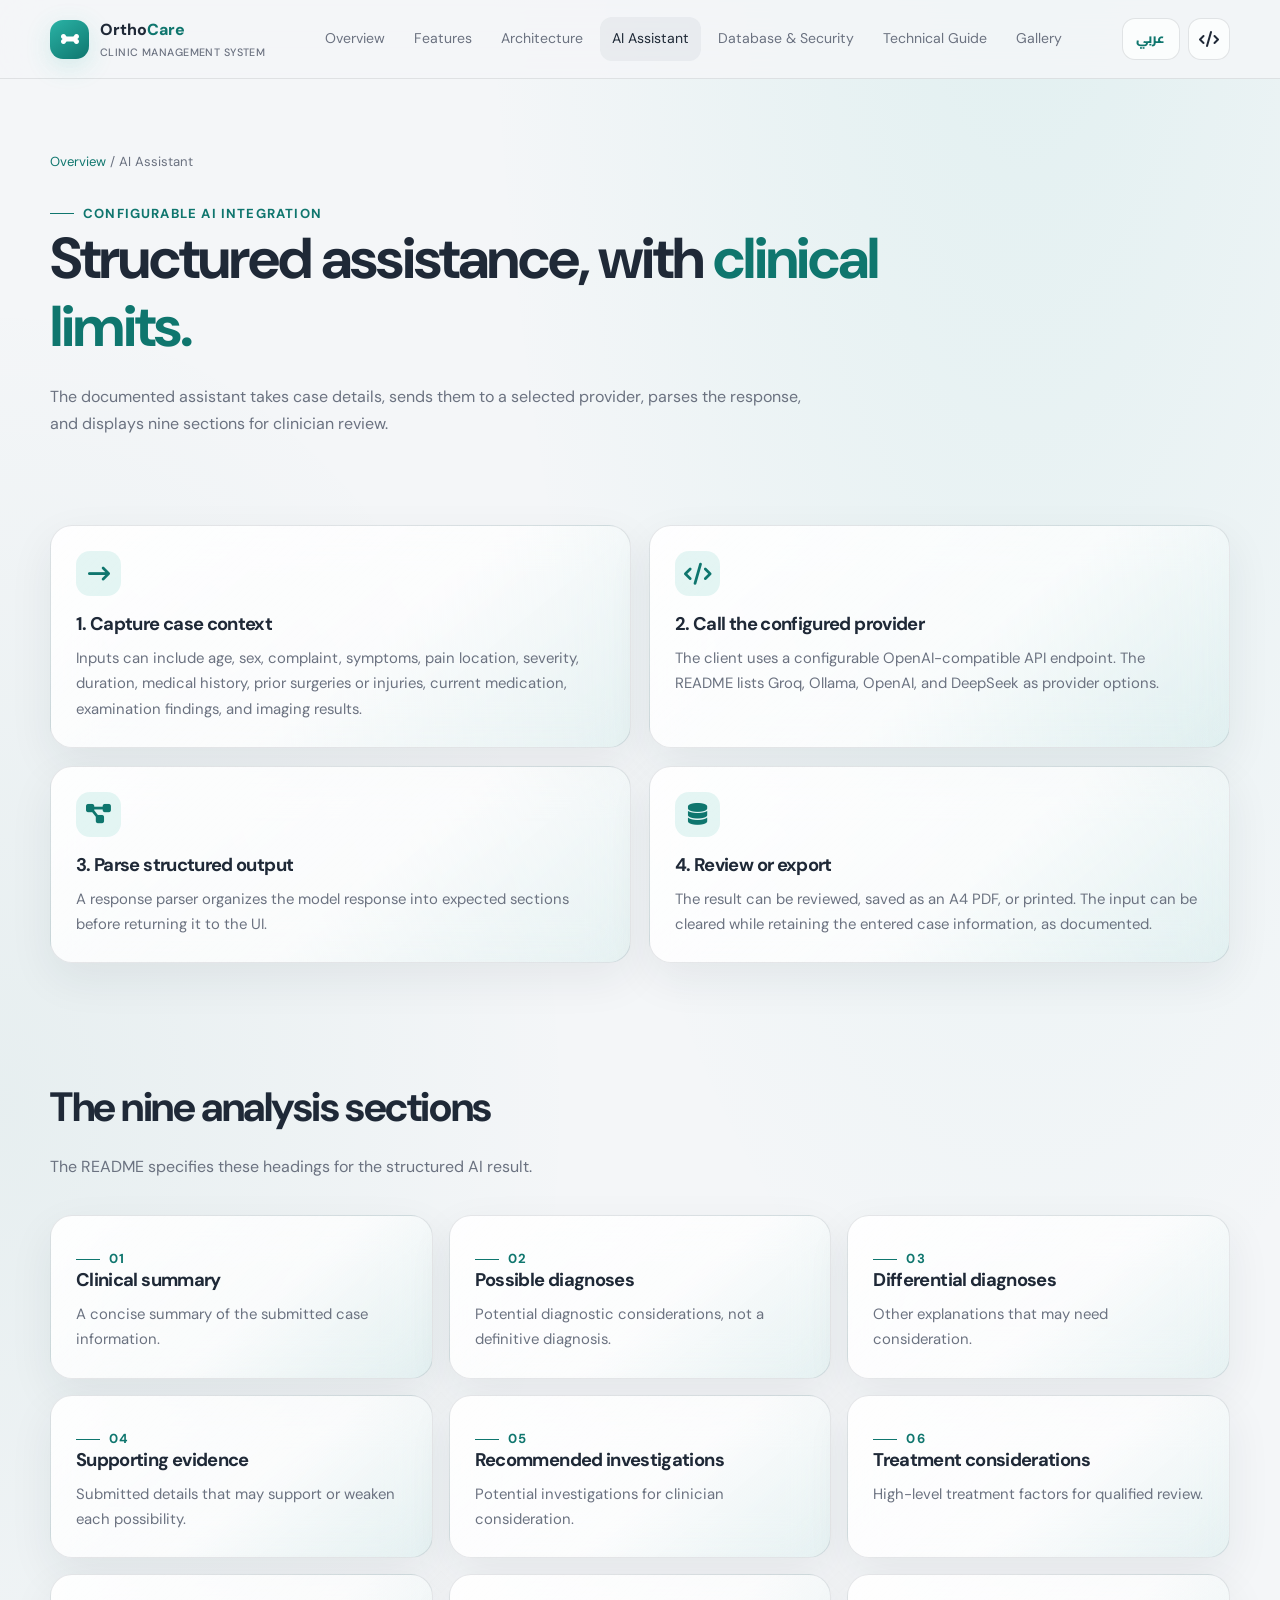
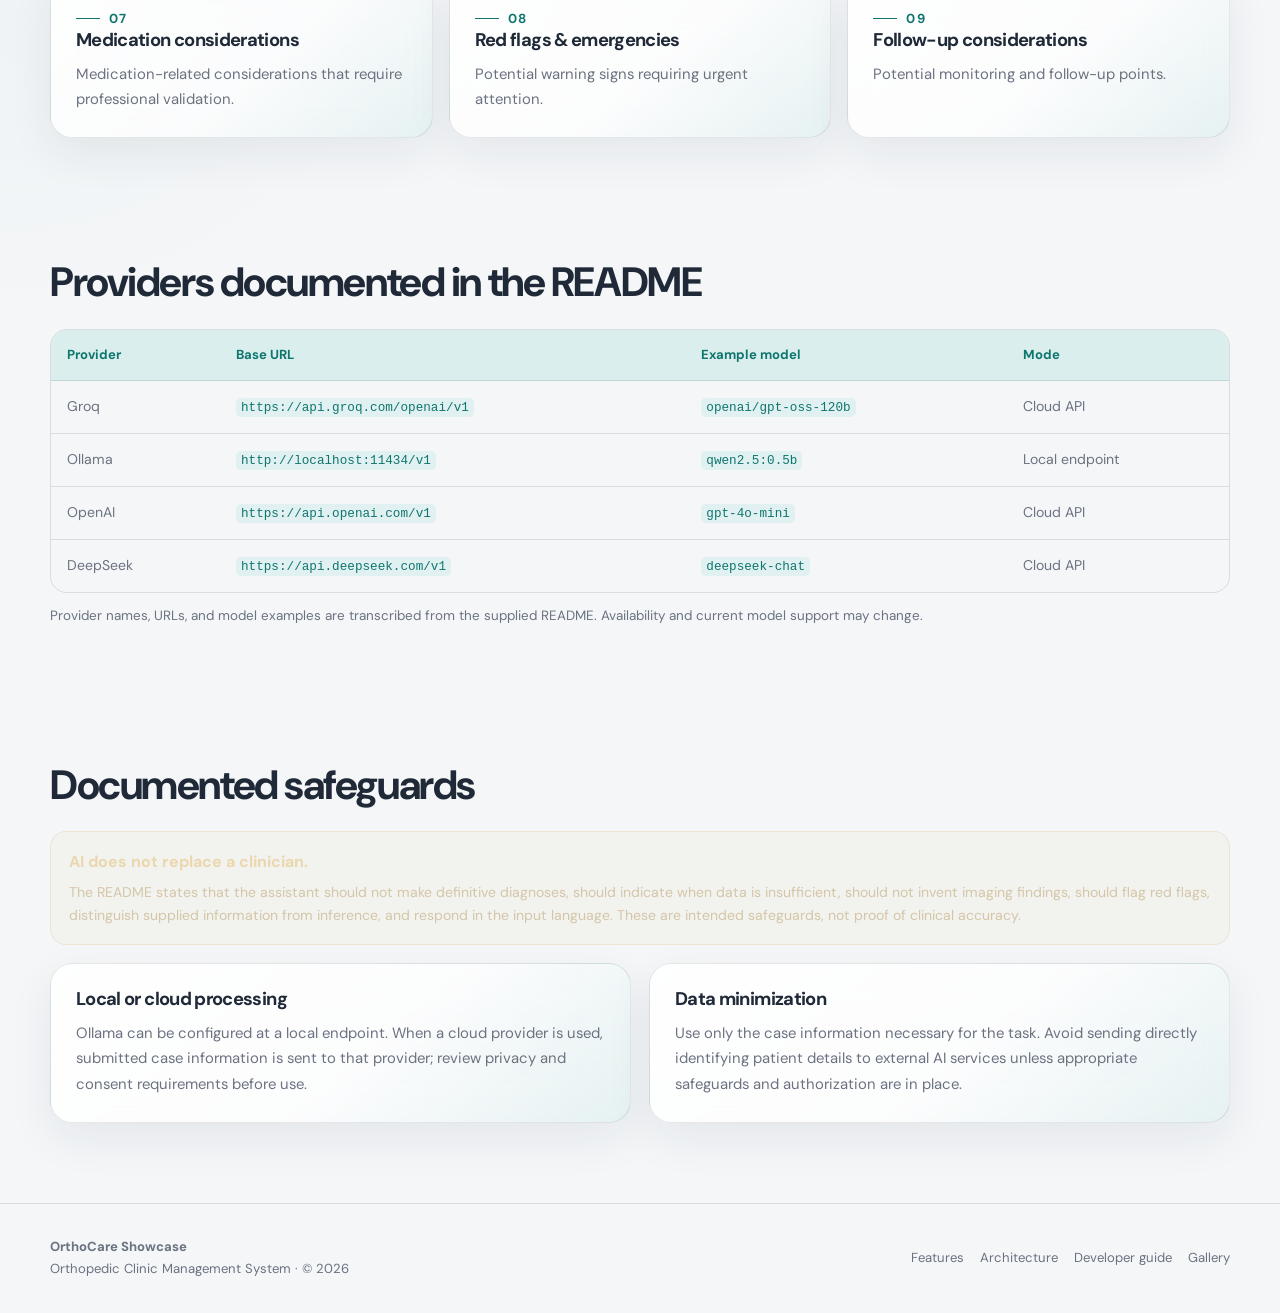
==== pages/ai-assistant.html @ f4d88697 "Initial Commit" ====
<!doctype html>
<html lang="en" dir="ltr">
<head>
  <meta charset="utf-8">
  <meta name="viewport" content="width=device-width, initial-scale=1">
  <meta name="description" content="AI medical assistant workflow, supported providers, structured output, and ethical limitations.">
  <meta name="theme-color" content="#F4F6F8">
  <title>AI Medical Assistant | OrthoCare Showcase</title>
  <link rel="stylesheet" href="https://cdnjs.cloudflare.com/ajax/libs/font-awesome/6.7.2/css/all.min.css">
  <link rel="stylesheet" href="../assets/css/main.css">
  <link rel="stylesheet" href="../assets/css/components.css">
  <link rel="stylesheet" href="../assets/css/animations.css">
  <link rel="stylesheet" href="../assets/css/responsive.css">
</head>
<body>
<a class="skip-link" href="#main">Skip to content</a>
<header class="site-header">
  <div class="container nav-wrap">
    <a class="brand" href="../index.html" aria-label="Orthopedic Clinic Showcase home">
      <span class="brand-mark" aria-hidden="true"><i class="fa-solid fa-bone"></i></span>
      <span>Ortho<span class="accent">Care</span><small>CLINIC MANAGEMENT SYSTEM</small></span>
    </a>
    <nav class="nav-links" aria-label="Main navigation">
      <a href="../index.html">Overview</a>
      <a href="../pages/features.html">Features</a>
      <a href="../pages/architecture.html">Architecture</a>
      <a href="../pages/ai-assistant.html">AI Assistant</a>
      <a href="../pages/database.html">Database & Security</a>
      <a href="../pages/technical-guide.html">Technical Guide</a>
      <a href="../pages/gallery.html">Gallery</a>
    </nav>
    <div class="nav-actions">
      <button class="icon-button language-toggle" type="button" aria-label="Switch language" title="العربية / English"><span>عربي</span></button>
      <a class="icon-button" href="../pages/technical-guide.html" title="Technical guide" aria-label="Technical guide"><i class="fa-solid fa-code"></i></a>
      <button class="icon-button menu-toggle" type="button" aria-label="Toggle navigation" aria-expanded="false"><i class="fa-solid fa-bars"></i></button>
    </div>
  </div>
</header>

<main id="main">
<section class="page-hero"><div class="container"><div class="breadcrumb"><a href="../index.html">Overview</a> / AI Assistant</div><span class="eyebrow">Configurable AI integration</span><h1>Structured assistance, with <span class="accent">clinical limits.</span></h1><p class="muted" style="max-width:780px">The documented assistant takes case details, sends them to a selected provider, parses the response, and displays nine sections for clinician review.</p></div></section>
<section class="content-section"><div class="container">
  <div class="grid-2">
    <article class="card glass reveal"><div class="card-icon">⇢</div><h3>1. Capture case context</h3><p>Inputs can include age, sex, complaint, symptoms, pain location, severity, duration, medical history, prior surgeries or injuries, current medication, examination findings, and imaging results.</p></article>
    <article class="card glass reveal"><div class="card-icon">⌘</div><h3>2. Call the configured provider</h3><p>The client uses a configurable OpenAI-compatible API endpoint. The README lists Groq, Ollama, OpenAI, and DeepSeek as provider options.</p></article>
    <article class="card glass reveal"><div class="card-icon">≋</div><h3>3. Parse structured output</h3><p>A response parser organizes the model response into expected sections before returning it to the UI.</p></article>
    <article class="card glass reveal"><div class="card-icon">▤</div><h3>4. Review or export</h3><p>The result can be reviewed, saved as an A4 PDF, or printed. The input can be cleared while retaining the entered case information, as documented.</p></article>
  </div>
</div></section>
<section class="content-section"><div class="container">
  <div class="section-head"><h2>The nine analysis sections</h2><p>The README specifies these headings for the structured AI result.</p></div>
  <div class="grid-3">
    <article class="card glass reveal"><span class="eyebrow">01</span><h3>Clinical summary</h3><p>A concise summary of the submitted case information.</p></article>
    <article class="card glass reveal"><span class="eyebrow">02</span><h3>Possible diagnoses</h3><p>Potential diagnostic considerations, not a definitive diagnosis.</p></article>
    <article class="card glass reveal"><span class="eyebrow">03</span><h3>Differential diagnoses</h3><p>Other explanations that may need consideration.</p></article>
    <article class="card glass reveal"><span class="eyebrow">04</span><h3>Supporting evidence</h3><p>Submitted details that may support or weaken each possibility.</p></article>
    <article class="card glass reveal"><span class="eyebrow">05</span><h3>Recommended investigations</h3><p>Potential investigations for clinician consideration.</p></article>
    <article class="card glass reveal"><span class="eyebrow">06</span><h3>Treatment considerations</h3><p>High-level treatment factors for qualified review.</p></article>
    <article class="card glass reveal"><span class="eyebrow">07</span><h3>Medication considerations</h3><p>Medication-related considerations that require professional validation.</p></article>
    <article class="card glass reveal"><span class="eyebrow">08</span><h3>Red flags & emergencies</h3><p>Potential warning signs requiring urgent attention.</p></article>
    <article class="card glass reveal"><span class="eyebrow">09</span><h3>Follow-up considerations</h3><p>Potential monitoring and follow-up points.</p></article>
  </div>
</div></section>
<section class="content-section"><div class="container">
  <h2>Providers documented in the README</h2>
  <div class="table-wrap"><table><thead><tr><th>Provider</th><th>Base URL</th><th>Example model</th><th>Mode</th></tr></thead><tbody>
    <tr><td>Groq</td><td><code>https://api.groq.com/openai/v1</code></td><td><code>openai/gpt-oss-120b</code></td><td>Cloud API</td></tr>
    <tr><td>Ollama</td><td><code>http://localhost:11434/v1</code></td><td><code>qwen2.5:0.5b</code></td><td>Local endpoint</td></tr>
    <tr><td>OpenAI</td><td><code>https://api.openai.com/v1</code></td><td><code>gpt-4o-mini</code></td><td>Cloud API</td></tr>
    <tr><td>DeepSeek</td><td><code>https://api.deepseek.com/v1</code></td><td><code>deepseek-chat</code></td><td>Cloud API</td></tr>
  </tbody></table></div>
  <p class="muted" style="font-size:.84rem;margin-top:12px">Provider names, URLs, and model examples are transcribed from the supplied README. Availability and current model support may change.</p>
</div></section>
<section class="content-section"><div class="container">
  <h2>Documented safeguards</h2>
  <div class="notice"><strong>AI does not replace a clinician.</strong><p>The README states that the assistant should not make definitive diagnoses, should indicate when data is insufficient, should not invent imaging findings, should flag red flags, distinguish supplied information from inference, and respond in the input language. These are intended safeguards, not proof of clinical accuracy.</p></div>
  <div class="grid-2" style="margin-top:18px">
    <article class="card glass"><h3>Local or cloud processing</h3><p>Ollama can be configured at a local endpoint. When a cloud provider is used, submitted case information is sent to that provider; review privacy and consent requirements before use.</p></article>
    <article class="card glass"><h3>Data minimization</h3><p>Use only the case information necessary for the task. Avoid sending directly identifying patient details to external AI services unless appropriate safeguards and authorization are in place.</p></article>
  </div>
</div></section>
</main>
<footer class="site-footer">
  <div class="container footer-inner">
    <div><strong>OrthoCare Showcase</strong><br><span>Orthopedic Clinic Management System · © 2026</span></div>
    <div class="footer-links">
      <a href="../pages/features.html">Features</a>
      <a href="../pages/architecture.html">Architecture</a>
      <a href="../pages/technical-guide.html">Developer guide</a>
      <a href="../pages/gallery.html">Gallery</a>
    </div>
  </div>
</footer>
<script src="../assets/js/main.js"></script>
<script src="../assets/js/i18n.js"></script>
</body>
</html>
---- assets/css/main.css ----
@import url("https://fonts.googleapis.com/css2?family=DM+Sans:wght@400;500;600;700&family=Cairo:wght@400;500;600;700;800&display=swap");

:root {
  color-scheme: light;
  --bg: #f4f6f8;
  --bg-soft: #eaf0f2;
  --panel: rgba(255, 255, 255, 0.72);
  --panel-strong: rgba(255, 255, 255, 0.92);
  --line: rgba(31, 41, 55, 0.12);
  --text: #1f2937;
  --muted: #6b7280;
  --mint: #2ab3a6;
  --mint-light: #0f766e;
  --teal: #0f766e;
  --gold: #b58a36;
  --danger: #b45309;
  --radius: 22px;
  --shadow: 0 18px 50px rgba(31, 41, 55, 0.08);
  --content: 1180px;
}
* {
  -webkit-tap-highlight-color: transparent;
  box-sizing: border-box;
}
html {
  scroll-behavior: smooth;
  scroll-padding-top: 100px;
}
body {
  margin: 0;
  background:
    radial-gradient(
      ellipse at 80% -10%,
      rgba(42, 179, 166, 0.1),
      transparent 38%
    ),
    radial-gradient(
      ellipse at 0% 38%,
      rgba(15, 118, 110, 0.06),
      transparent 32%
    ),
    var(--bg);
  color: var(--text);
  font-family: "DM Sans", "Cairo", sans-serif;
  line-height: 1.7;
}
body[dir="rtl"] {
  font-family: "Cairo", "DM Sans", sans-serif;
}
a {
  color: inherit;
  text-decoration: none;
}
button,
input {
  font: inherit;
}
button {
  cursor: pointer;
}
img {
  max-width: 100%;
  display: block;
}
::selection {
  background: rgba(42, 179, 166, 0.35);
  color: #ffffff;
}
.container {
  width: min(var(--content), calc(100% - 40px));
  margin-inline: auto;
}
.muted {
  color: var(--muted);
}
.accent {
  color: var(--teal);
}
.eyebrow {
  display: inline-flex;
  align-items: center;
  gap: 9px;
  color: var(--teal);
  font-size: 0.82rem;
  font-weight: 700;
  letter-spacing: 0.09em;
  text-transform: uppercase;
}
.eyebrow::before {
  content: "";
  width: 24px;
  height: 1px;
  background: currentColor;
}
h1,
h2,
h3,
h4,
p {
  margin-top: 0;
}
h1,
h2,
h3 {
  line-height: 1.18;
  letter-spacing: -0.035em;
}
h1 {
  font-size: clamp(2.5rem, 5.5vw, 5rem);
  margin-bottom: 22px;
}
h2 {
  font-size: clamp(1.9rem, 3.2vw, 3rem);
  margin-bottom: 16px;
}
h3 {
  font-size: 1.15rem;
  margin-bottom: 10px;
}
p {
  color: var(--muted);
}
.section {
  padding: 92px 0;
}
.section-head {
  max-width: 740px;
  margin-bottom: 34px;
}
.section-head p {
  max-width: 680px;
  margin-bottom: 0;
}
.site-header {
  position: sticky;
  top: 0;
  z-index: 100;
  border-bottom: 1px solid rgba(190, 238, 222, 0.08);
  background: rgba(244, 246, 248, 0.82);
  backdrop-filter: blur(24px);
  -webkit-backdrop-filter: blur(24px);
}
.nav-wrap {
  min-height: 78px;
  display: flex;
  align-items: center;
  justify-content: space-between;
  gap: 24px;
}
.brand {
  display: inline-flex;
  align-items: center;
  gap: 11px;
  font-weight: 800;
  white-space: nowrap;
}
.brand-mark {
  width: 39px;
  height: 39px;
  display: grid;
  place-items: center;
  border-radius: 13px;
  color: #ffffff;
  background: linear-gradient(145deg, #2ab3a6, #0f766e);
  box-shadow: 0 7px 26px rgba(42, 179, 166, 0.18);
}
.brand small {
  display: block;
  color: var(--muted);
  font-size: 0.67rem;
  font-weight: 500;
  letter-spacing: 0.04em;
}
.nav-links {
  display: flex;
  align-items: center;
  gap: 5px;
}
.nav-links a {
  color: var(--muted);
  padding: 10px 12px;
  border-radius: 12px;
  font-size: 0.88rem;
  transition:
    color 0.25s,
    background 0.25s;
}
.nav-links a:hover,
.nav-links a.active {
  color: var(--text);
  background: rgba(31, 41, 55, 0.05);
}
.nav-actions {
  display: flex;
  align-items: center;
  gap: 8px;
}
.icon-button {
  width: 42px;
  height: 42px;
  display: inline-grid;
  place-items: center;
  border: 1px solid var(--line);
  border-radius: 13px;
  background: rgba(255, 255, 255, 0.75);
  color: var(--text);
}
.menu-toggle {
  display: none;
}
.btn {
  display: inline-flex;
  justify-content: center;
  align-items: center;
  gap: 10px;
  padding: 12px 18px;
  border-radius: 13px;
  border: 1px solid transparent;
  font-weight: 700;
  font-size: 0.92rem;
  transition:
    transform 0.25s,
    background 0.25s,
    border-color 0.25s;
}
.btn:hover {
  transform: translateY(-2px);
}
.btn-primary {
  background: var(--mint);
  color: #ffffff;
  box-shadow: 0 10px 32px rgba(42, 179, 166, 0.17);
}
.btn-primary:hover {
  background: #0f766e;
}
.btn-ghost {
  border-color: var(--line);
  background: rgba(255, 255, 255, 0.035);
  color: var(--text);
}
.btn-ghost:hover {
  border-color: rgba(140, 232, 208, 0.4);
  background: rgba(255, 255, 255, 0.07);
}
.hero {
  padding: 84px 0 64px;
  overflow: hidden;
}
.hero-grid {
  display: grid;
  grid-template-columns: 1.04fr 0.96fr;
  align-items: center;
  gap: 55px;
}
.hero-copy p {
  font-size: 1.08rem;
  max-width: 650px;
  margin-bottom: 28px;
}
.hero-actions {
  display: flex;
  flex-wrap: wrap;
  gap: 12px;
}
.hero-meta {
  display: flex;
  flex-wrap: wrap;
  gap: 18px;
  margin-top: 30px;
  color: var(--muted);
  font-size: 0.85rem;
}
.hero-meta span {
  display: inline-flex;
  align-items: center;
  gap: 8px;
}
.dot {
  width: 7px;
  height: 7px;
  border-radius: 50%;
  background: var(--mint);
  box-shadow: 0 0 0 5px rgba(42, 179, 166, 0.12);
}
.glass {
  border: 1px solid var(--line);
  background: linear-gradient(
    140deg,
    rgba(255, 255, 255, 0.84),
    rgba(255, 255, 255, 0.58) 48%,
    rgba(42, 179, 166, 0.07)
  );
  backdrop-filter: blur(22px);
  -webkit-backdrop-filter: blur(22px);
  box-shadow: var(--shadow);
  border-radius: var(--radius);
}
.preview {
  position: relative;
  padding: 18px;
  transform: perspective(1100px) rotateY(-5deg) rotateX(2deg);
}
.preview::before {
  content: "";
  position: absolute;
  inset: -20px;
  border-radius: 40px;
  border: 1px solid rgba(140, 232, 208, 0.08);
  z-index: -1;
}
.preview-top {
  display: flex;
  align-items: center;
  justify-content: space-between;
  padding: 5px 4px 18px;
  color: var(--muted);
  font-size: 0.78rem;
}
.window-dots {
  display: flex;
  gap: 5px;
}
.window-dots i {
  width: 7px;
  height: 7px;
  border-radius: 50%;
  background: rgba(255, 255, 255, 0.25);
}
.mock-app {
  background: rgba(255, 255, 255, 0.88);
  border: 1px solid var(--line);
  border-radius: 17px;
  padding: 16px;
}
.mock-heading {
  display: flex;
  justify-content: space-between;
  align-items: center;
  gap: 10px;
  margin-bottom: 17px;
}
.mock-heading strong {
  font-size: 0.92rem;
}
.mock-pill {
  color: var(--teal);
  background: rgba(42, 179, 166, 0.12);
  padding: 4px 9px;
  border-radius: 20px;
  font-size: 0.68rem;
}
.mock-stats {
  display: grid;
  grid-template-columns: repeat(3, 1fr);
  gap: 9px;
}
.mock-stat {
  padding: 12px;
  border-radius: 12px;
  background: rgba(255, 255, 255, 0.04);
  border: 1px solid rgba(255, 255, 255, 0.055);
}
.mock-stat span {
  display: block;
  color: var(--muted);
  font-size: 0.68rem;
}
.mock-stat strong {
  display: block;
  margin-top: 7px;
  font-size: 1.2rem;
}
.mock-lower {
  display: grid;
  grid-template-columns: 1.1fr 0.9fr;
  gap: 10px;
  margin-top: 10px;
}
.mock-chart,
.mock-queue {
  min-height: 145px;
  padding: 13px;
  border-radius: 12px;
  background: rgba(255, 255, 255, 0.035);
}
.mock-chart label,
.mock-queue label {
  display: block;
  color: var(--muted);
  font-size: 0.7rem;
  margin-bottom: 12px;
}
.bars {
  display: flex;
  height: 84px;
  align-items: end;
  gap: 7px;
}
.bars i {
  flex: 1;
  border-radius: 5px 5px 2px 2px;
  background: linear-gradient(180deg, #7de5cc, #16796f);
  opacity: 0.9;
}
.queue-line {
  height: 23px;
  display: flex;
  align-items: center;
  gap: 7px;
  border-bottom: 1px solid rgba(31, 41, 55, 0.05);
  font-size: 0.66rem;
  color: var(--text);
}
.queue-line i {
  width: 6px;
  height: 6px;
  border-radius: 50%;
  background: var(--mint);
}
.float-chip {
  position: absolute;
  padding: 13px 16px;
  font-size: 0.78rem;
  color: var(--text);
  animation: float 6s ease-in-out infinite;
}
.float-chip.one {
  right: -26px;
  top: 17%;
}
.float-chip.two {
  left: -30px;
  bottom: 10%;
  animation-delay: -3s;
}
@keyframes float {
  0%,
  100% {
    transform: translateY(0);
  }
  50% {
    transform: translateY(-9px);
  }
}
.stats-strip {
  display: grid;
  grid-template-columns: repeat(4, 1fr);
  gap: 12px;
  margin-top: 60px;
}
.stat-tile {
  padding: 22px;
}
.stat-tile strong {
  display: block;
  font-size: 1.6rem;
  color: var(--teal);
}
.stat-tile span {
  color: var(--muted);
  font-size: 0.85rem;
}
.grid-3 {
  display: grid;
  grid-template-columns: repeat(3, 1fr);
  gap: 16px;
}
.grid-2 {
  display: grid;
  grid-template-columns: repeat(2, 1fr);
  gap: 18px;
}
.card {
  padding: 25px;
  position: relative;
  overflow: hidden;
  transition:
    transform 0.3s,
    border-color 0.3s,
    background 0.3s;
}
.card:hover {
  transform: translateY(-4px);
  border-color: rgba(140, 232, 208, 0.27);
  background-color: rgba(255, 255, 255, 0.04);
}
.card-icon {
  width: 45px;
  height: 45px;
  display: grid;
  place-items: center;
  border-radius: 14px;
  margin-bottom: 18px;
  background: rgba(42, 179, 166, 0.12);
  color: var(--teal);
  font-size: 1.25rem;
}
.card p {
  margin-bottom: 0;
  font-size: 0.93rem;
}
.tag-row {
  display: flex;
  flex-wrap: wrap;
  gap: 8px;
  margin-top: 16px;
}
.tag {
  display: inline-flex;
  align-items: center;
  border: 1px solid var(--line);
  background: rgba(255, 255, 255, 0.035);
  color: var(--muted);
  padding: 5px 10px;
  border-radius: 30px;
  font-size: 0.75rem;
}
.split {
  display: grid;
  grid-template-columns: 0.85fr 1.15fr;
  gap: 48px;
  align-items: start;
}
.feature-list {
  display: grid;
  gap: 12px;
}
.feature-row {
  display: flex;
  align-items: flex-start;
  gap: 14px;
  padding: 17px;
}
.feature-row .card-icon {
  flex: 0 0 42px;
  width: 42px;
  height: 42px;
  margin: 0;
}
.feature-row p {
  margin: 0;
  font-size: 0.9rem;
}
.notice {
  border: 1px solid rgba(217, 189, 131, 0.25);
  background: rgba(217, 189, 131, 0.07);
  border-radius: 16px;
  padding: 16px 18px;
  color: #ead7ad;
}
.notice p {
  color: #d4c6a7;
  margin: 5px 0 0;
  font-size: 0.88rem;
}
.page-hero {
  padding: 72px 0 42px;
}
.page-hero h1 {
  font-size: clamp(2.3rem, 4.5vw, 4.2rem);
  max-width: 850px;
}
.breadcrumb {
  color: var(--muted);
  font-size: 0.82rem;
  margin-bottom: 22px;
}
.breadcrumb a {
  color: var(--teal);
}
.content-section {
  padding: 30px 0 80px;
}
.content-section + .content-section {
  padding-top: 40px;
}
.content-section h2 {
  margin-bottom: 22px;
}
.prose {
  max-width: 850px;
}
.prose p {
  line-height: 1.9;
}
.prose ul,
.prose ol {
  color: var(--muted);
  padding-inline-start: 24px;
}
.prose li {
  margin-bottom: 9px;
}
.table-wrap {
  overflow-x: auto;
  border: 1px solid var(--line);
  border-radius: 17px;
}
table {
  width: 100%;
  border-collapse: collapse;
  min-width: 640px;
}
th,
td {
  text-align: start;
  padding: 14px 16px;
  border-bottom: 1px solid var(--line);
}
th {
  color: var(--teal);
  font-size: 0.82rem;
  background: rgba(42, 179, 166, 0.07);
}
td {
  color: var(--muted);
  font-size: 0.88rem;
}
tr:last-child td {
  border-bottom: 0;
}
code,
pre {
  font-family: "Cascadia Code", "SFMono-Regular", Consolas, monospace;
}
code {
  color: var(--teal);
  background: rgba(42, 179, 166, 0.09);
  border-radius: 5px;
  padding: 2px 5px;
  font-size: 0.9em;
}
pre {
  overflow-x: auto;
  padding: 20px;
  border: 1px solid var(--line);
  border-radius: 16px;
  background: #eaf0f2;
  color: #1f2937;
  font-size: 0.82rem;
  line-height: 1.75;
}
.architecture {
  display: grid;
  gap: 10px;
  max-width: 800px;
  margin: 25px auto;
}
.arch-layer {
  text-align: center;
  padding: 18px;
  border-radius: 15px;
  border: 1px solid rgba(140, 232, 208, 0.2);
  background: linear-gradient(
    120deg,
    rgba(42, 179, 166, 0.14),
    rgba(255, 255, 255, 0.035)
  );
}
.arch-layer strong {
  display: block;
  color: var(--teal);
}
.arch-layer span {
  color: var(--muted);
  font-size: 0.85rem;
}
.arch-arrow {
  color: var(--teal);
  text-align: center;
  font-size: 1.4rem;
  line-height: 1;
}
.accordion {
  border: 1px solid var(--line);
  border-radius: 15px;
  background: rgba(255, 255, 255, 0.025);
  overflow: hidden;
}
.accordion + .accordion {
  margin-top: 10px;
}
.accordion summary {
  list-style: none;
  padding: 17px 20px;
  cursor: pointer;
  display: flex;
  justify-content: space-between;
  gap: 15px;
  font-weight: 700;
}
.accordion summary::-webkit-details-marker {
  display: none;
}
.accordion summary::after {
  content: "+";
  color: var(--teal);
  font-size: 1.25rem;
  line-height: 1;
}
.accordion[open] summary::after {
  content: "−";
}
.accordion-body {
  padding: 0 20px 20px;
  color: var(--muted);
}
.accordion-body p:last-child {
  margin-bottom: 0;
}
.gallery-tools {
  display: flex;
  flex-wrap: wrap;
  gap: 8px;
  margin-bottom: 24px;
}
.filter-btn {
  padding: 9px 14px;
  border-radius: 30px;
  border: 1px solid var(--line);
  color: var(--muted);
  background: rgba(255, 255, 255, 0.03);
}
.filter-btn.active {
  color: #ffffff;
  background: var(--mint-light);
  border-color: var(--teal);
}
.gallery-grid {
  display: grid;
  grid-template-columns: repeat(3, 1fr);
  gap: 16px;
}
.gallery-item {
  cursor: pointer;
  border-radius: 10px;
  border: 1px solid var(--line);
}
.gallery-placeholder {
  aspect-ratio: 4/3;
  border-radius: 16px;
  border: 1px dashed rgba(140, 232, 208, 0.32);
  background:
    radial-gradient(
      ellipse at 50% 0%,
      rgba(42, 179, 166, 0.15),
      transparent 65%
    ),
    rgba(255, 255, 255, 0.025);
  display: grid;
  place-items: center;
  text-align: center;
  padding: 20px;
  color: var(--muted);
  transition:
    border-color 0.25s,
    background 0.25s;
}
.gallery-item:hover .gallery-placeholder {
  border-color: var(--teal);
  background-color: rgba(42, 179, 166, 0.06);
}
.gallery-placeholder .placeholder-icon {
  font-size: 2rem;
  margin-bottom: 8px;
  color: var(--teal);
}
.gallery-placeholder strong {
  display: block;
  color: var(--text);
}
.gallery-placeholder small {
  display: block;
  margin-top: 5px;
  font-size: 0.75rem;
}
.gallery-caption {
  padding: 12px 2px 4px;
}
.gallery-caption strong {
  display: block;
  font-size: 0.95rem;
}
.gallery-caption span {
  color: var(--muted);
  font-size: 0.8rem;
}
.gallery-image {
  width: 100%;
  aspect-ratio: 4/3;
  object-fit: cover;
  border-radius: 16px;
  border: 1px solid var(--line);
  background: rgba(255, 255, 255, 0.025);
  transition:
    border-color 0.25s,
    transform 0.25s,
    box-shadow 0.25s;
}
.gallery-item:hover .gallery-image {
  border-color: var(--teal);
  transform: scale(1.015);
  box-shadow: 0 12px 32px rgba(42, 179, 166, 0.15);
}
.lightbox {
  position: fixed;
  inset: 0;
  z-index: 200;
  display: none;
  place-items: center;
  padding: 25px;
  background: rgba(1, 8, 7, 0.88);
  backdrop-filter: blur(15px);
}
.lightbox.open {
  display: grid;
}
.lightbox-panel {
  width: min(800px, 100%);
  padding: 24px;
  text-align: center;
}
.lightbox-close {
  float: inline-end;
}
.lightbox p {
  clear: both;
}
.callout {
  padding: 28px;
  display: flex;
  align-items: center;
  justify-content: space-between;
  gap: 25px;
}
.callout p {
  margin-bottom: 0;
}
.site-footer {
  padding: 32px 0;
  border-top: 1px solid var(--line);
  color: var(--muted);
  font-size: 0.82rem;
}
.footer-inner {
  display: flex;
  justify-content: space-between;
  gap: 20px;
  align-items: center;
}
.footer-links {
  display: flex;
  flex-wrap: wrap;
  gap: 16px;
}
.footer-links a:hover {
  color: var(--teal);
}
.reveal {
  opacity: 0;
  transform: translateY(18px);
  transition:
    opacity 0.7s ease,
    transform 0.7s cubic-bezier(0.2, 0.7, 0.2, 1);
}
.reveal.visible {
  opacity: 1;
  transform: translateY(0);
}
.skip-link {
  position: absolute;
  left: 12px;
  top: -60px;
  z-index: 300;
  background: var(--mint-light);
  color: #ffffff;
  padding: 10px 14px;
  border-radius: 8px;
}
.skip-link:focus {
  top: 12px;
}
@media (max-width: 1000px) {
  .nav-links {
    gap: 0;
  }
  .nav-links a {
    padding: 9px 8px;
    font-size: 0.8rem;
  }
  .hero-grid {
    gap: 30px;
  }
  .float-chip.one {
    right: -5px;
  }
  .float-chip.two {
    left: -5px;
  }
  .grid-3,
  .gallery-grid {
    grid-template-columns: repeat(2, 1fr);
  }
}
@media (max-width: 760px) {
  .container {
    width: min(100% - 30px, var(--content));
  }
  .nav-wrap {
    min-height: 68px;
    flex-wrap: wrap;
  }
  .menu-toggle {
    display: inline-grid;
  }
  .nav-links {
    display: none;
    width: 100%;
    order: 5;
    padding: 0 0 15px;
    flex-direction: column;
    align-items: stretch;
  }
  .nav-links.open {
    display: flex;
  }
  .nav-links a {
    font-size: 0.92rem;
  }
  .nav-actions {
    margin-inline-start: auto;
  }
  .hero {
    padding-top: 55px;
  }
  .hero-grid,
  .split {
    grid-template-columns: 1fr;
  }
  .hero-grid {
    gap: 45px;
  }
  .preview {
    transform: none;
    margin: 0 7px;
  }
  .float-chip {
    display: none;
  }
  .stats-strip {
    grid-template-columns: repeat(2, 1fr);
    margin-top: 35px;
  }
  .grid-3,
  .grid-2,
  .gallery-grid {
    grid-template-columns: 1fr;
  }
  .section {
    padding: 65px 0;
  }
  .page-hero {
    padding: 50px 0 30px;
  }
  .callout,
  .footer-inner {
    align-items: flex-start;
    flex-direction: column;
  }
  .mock-stats {
    grid-template-columns: repeat(3, 1fr);
  }
  .mock-stat {
    padding: 9px;
  }
  .mock-stat strong {
    font-size: 1rem;
  }
  .mock-lower {
    grid-template-columns: 1fr;
  }
}
@media (prefers-reduced-motion: reduce) {
  *,
  *::before,
  *::after {
    scroll-behavior: auto !important;
    animation-duration: 0.01ms !important;
    animation-iteration-count: 1 !important;
    transition-duration: 0.01ms !important;
  }
  .reveal {
    opacity: 1;
    transform: none;
  }
}

/* Brand-aligned light glass theme */
.site-header {
  border-bottom-color: rgba(31, 41, 55, 0.1);
}
.glass {
  border-color: rgba(31, 41, 55, 0.11);
  background: linear-gradient(
    140deg,
    rgba(255, 255, 255, 0.92),
    rgba(255, 255, 255, 0.7) 55%,
    rgba(42, 179, 166, 0.07)
  );
  box-shadow: 0 16px 45px rgba(31, 41, 55, 0.07);
}
.preview::before {
  border-color: rgba(15, 118, 110, 0.14);
}
.mock-app {
  background: #ffffff;
  border-color: rgba(31, 41, 55, 0.1);
}
.mock-stat,
.stat-tile {
  border-color: var(--line);
}
.mock-pill {
  color: #0f766e;
  background: rgba(42, 179, 166, 0.14);
}
.btn-primary {
  color: #ffffff;
  box-shadow: 0 8px 24px rgba(15, 118, 110, 0.16);
}
.btn-ghost {
  background: rgba(255, 255, 255, 0.62);
}
.card-icon {
  background: rgba(42, 179, 166, 0.12);
  color: #0f766e;
}
.float-chip {
  color: var(--text);
}
.table-wrap,
table {
  border-color: var(--line);
}
th {
  background: rgba(42, 179, 166, 0.12);
}
pre {
  border-color: var(--line);
}
body[dir="rtl"] {
  font-family: "Cairo", "DM Sans", sans-serif;
}
body[dir="rtl"] .hero-grid,
body[dir="rtl"] .split {
  direction: rtl;
}
body[dir="rtl"] .preview {
  transform: perspective(1100px) rotateY(5deg) rotateX(2deg);
}
body[dir="rtl"] .eyebrow {
  letter-spacing: 0;
}
body[dir="rtl"] .arch-arrow {
  transform: none;
}
.language-toggle {
  width: auto;
  min-width: 58px;
  padding: 0 12px;
  font-weight: 800;
  color: var(--teal);
}
.language-toggle span {
  font-size: 0.82rem;
}
.card-icon .fa-solid,
.card-icon .fa-regular {
  line-height: 1;
}
@media (max-width: 1100px) {
  .nav-links {
    gap: 1px;
  }
  .nav-links a {
    padding: 9px 8px;
    font-size: 0.8rem;
  }
}
body[dir="rtl"] .nav-wrap {
  direction: rtl;
}
body[dir="rtl"] .nav-links {
  direction: rtl;
}
body[dir="rtl"] .nav-actions {
  direction: ltr;
}
body[dir="rtl"] .hero-actions,
body[dir="rtl"] .hero-meta {
  direction: rtl;
}
body[dir="rtl"] .footer-inner,
body[dir="rtl"] .footer-links {
  direction: rtl;
}
body[dir="rtl"] .queue-line,
body[dir="rtl"] .feature-row,
body[dir="rtl"] .mock-heading {
  direction: rtl;
}
body[dir="rtl"] th,
body[dir="rtl"] td {
  text-align: right;
}
body[dir="rtl"] pre,
body[dir="rtl"] code {
  direction: ltr;
  text-align: left;
  unicode-bidi: plaintext;
}
.language-toggle {
  white-space: nowrap;
}
.card-icon i {
  font-size: 1.1em;
}
.float-chip {
  display: inline-flex;
  align-items: center;
  gap: 9px;
}
---- assets/css/components.css ----
/* Reusable interface components live here. Core styles are in main.css. */
.pill { display: inline-flex; gap: 7px; align-items: center; padding: 6px 10px; border-radius: 40px; border: 1px solid var(--line); background: rgba(255,255,255,.035); color: var(--muted); font-size: .76rem; }
.pill-dot { width: 6px; height: 6px; border-radius: 50%; background: var(--mint-light); }
.numbered-list { counter-reset: steps; display: grid; gap: 12px; }
.numbered-item { counter-increment: steps; display: flex; gap: 14px; padding: 18px; border: 1px solid var(--line); border-radius: 16px; background: rgba(255,255,255,.025); }
.numbered-item::before { content: counter(steps, decimal-leading-zero); color: var(--mint-light); font-weight: 800; font-variant-numeric: tabular-nums; }
.metric-line { height: 7px; border-radius: 9px; background: rgba(255,255,255,.07); overflow: hidden; }
.metric-line span { display: block; height: 100%; border-radius: inherit; background: linear-gradient(90deg, var(--teal), var(--mint-light)); }
---- assets/css/animations.css ----
/* Motion is intentionally subtle; reduced-motion preferences are respected in main.css. */
@keyframes softPulse { 0%,100% { box-shadow: 0 0 0 0 rgba(42,179,166,.12); } 50% { box-shadow: 0 0 0 9px rgba(42,179,166,0); } }
.pulse { animation: softPulse 3s ease-out infinite; }
---- assets/css/responsive.css ----
/* Additional responsive overrides can be added here as the project grows. */
@media (max-width: 480px) {
  .hero-actions .btn { width: 100%; }
  .stats-strip .stat-tile { padding: 17px; }
  .stat-tile strong { font-size: 1.35rem; }
  .preview { padding: 10px; }
  .mock-app { padding: 10px; }
  .section-head { margin-bottom: 26px; }
}
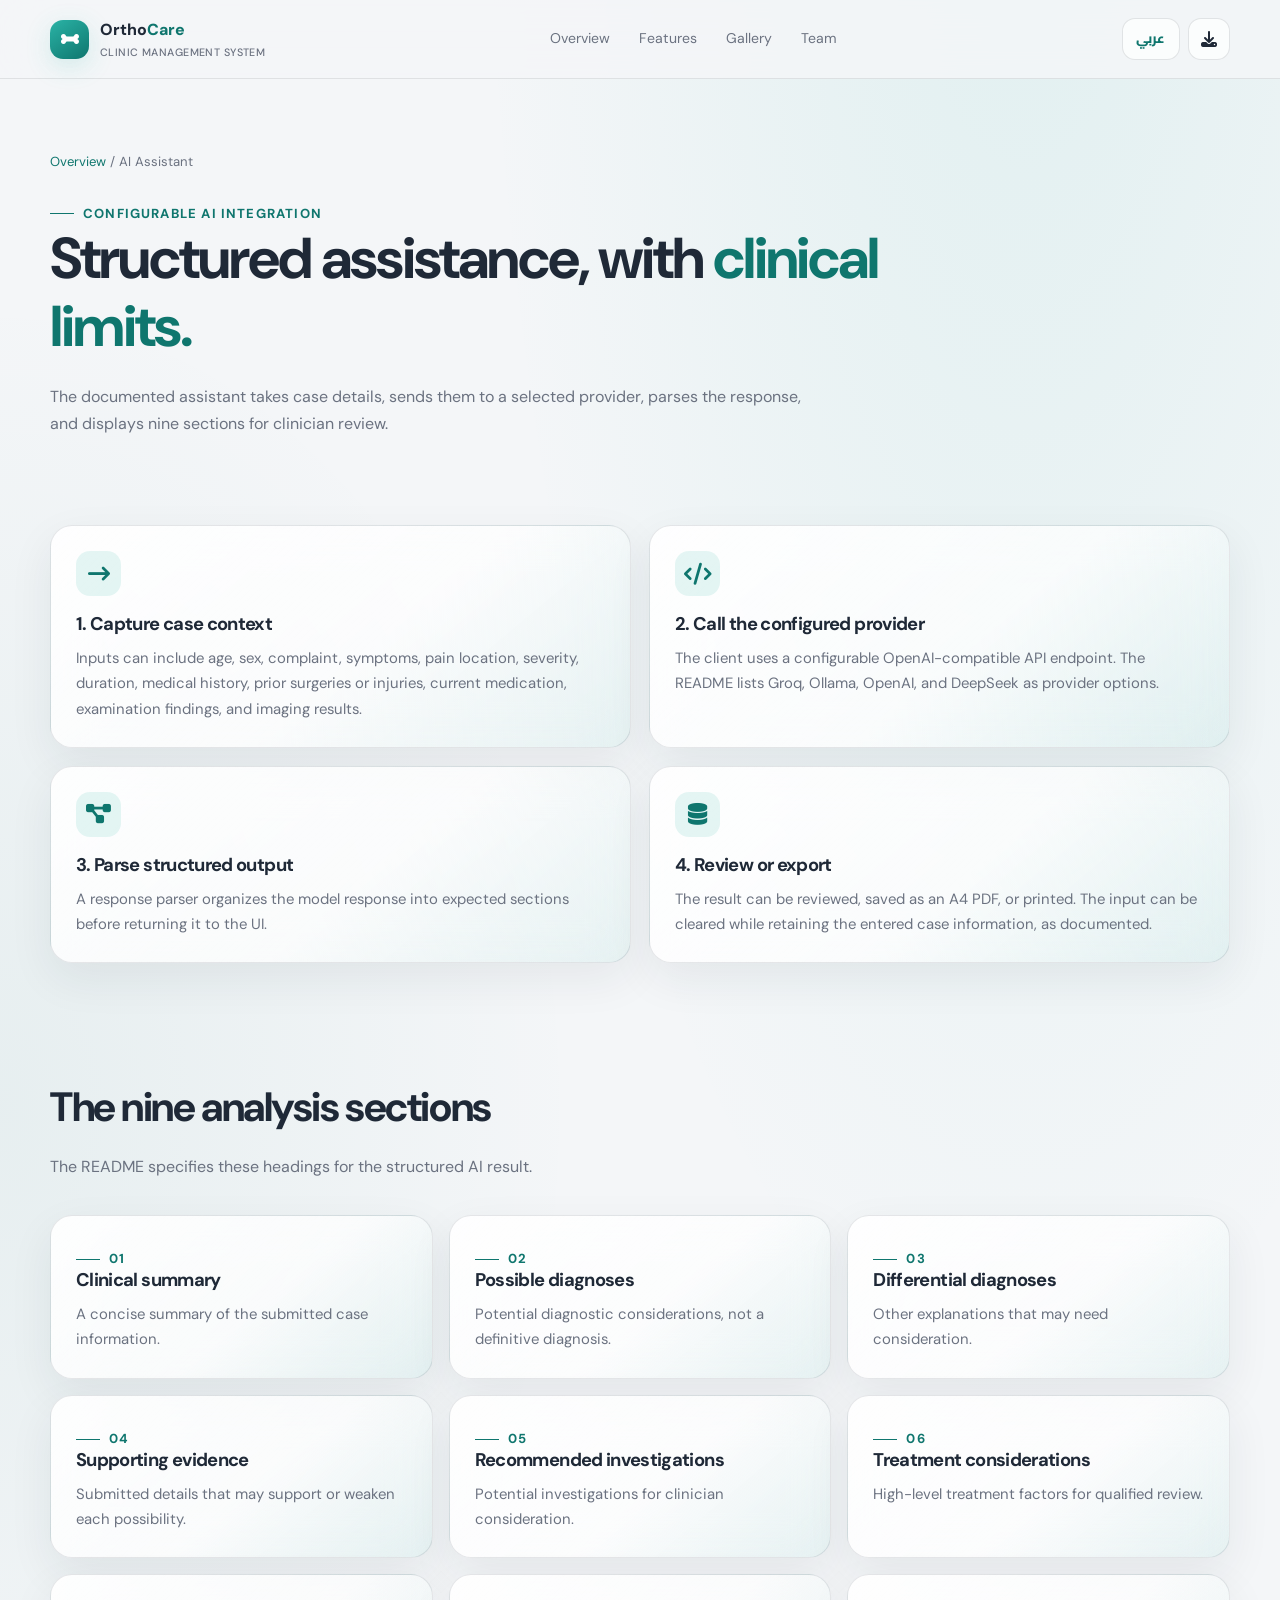
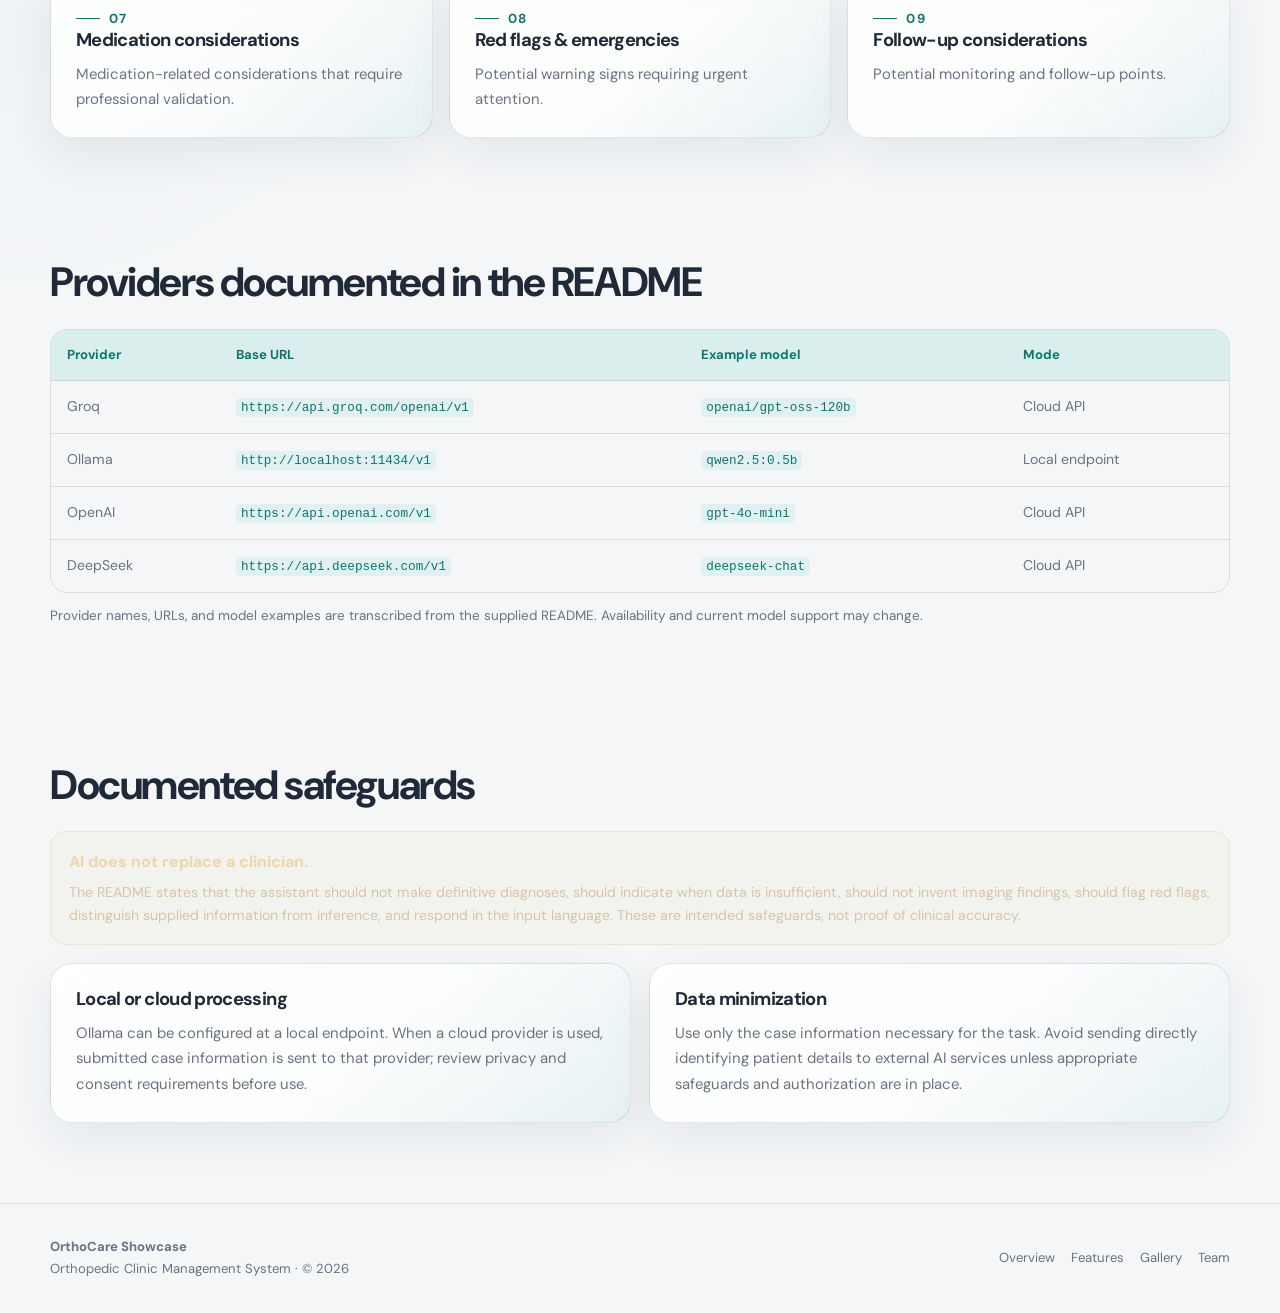
==== commit 18a3094c: "Refine showcase and add team page" ====
--- a/pages/ai-assistant.html
+++ b/pages/ai-assistant.html
@@ -20,18 +20,15 @@
       <span class="brand-mark" aria-hidden="true"><i class="fa-solid fa-bone"></i></span>
       <span>Ortho<span class="accent">Care</span><small>CLINIC MANAGEMENT SYSTEM</small></span>
     </a>
-    <nav class="nav-links" aria-label="Main navigation">
-      <a href="../index.html">Overview</a>
-      <a href="../pages/features.html">Features</a>
-      <a href="../pages/architecture.html">Architecture</a>
-      <a href="../pages/ai-assistant.html">AI Assistant</a>
-      <a href="../pages/database.html">Database & Security</a>
-      <a href="../pages/technical-guide.html">Technical Guide</a>
-      <a href="../pages/gallery.html">Gallery</a>
-    </nav>
+            <nav class="nav-links" aria-label="Main navigation">
+          <a href="../index.html">Overview</a>
+          <a href="features.html">Features</a>
+          <a href="gallery.html">Gallery</a>
+          <a href="team.html">Team</a>
+        </nav>
     <div class="nav-actions">
       <button class="icon-button language-toggle" type="button" aria-label="Switch language" title="العربية / English"><span>عربي</span></button>
-      <a class="icon-button" href="../pages/technical-guide.html" title="Technical guide" aria-label="Technical guide"><i class="fa-solid fa-code"></i></a>
+      <a class="icon-button download-icon" href="https://github.com/sa1dek/erp-clinic-system/raw/refs/heads/main/OrthoClinic_Setup.exe?download=1" download title="Download project" aria-label="Download project"><i class="fa-solid fa-download" aria-hidden="true"></i></a>
       <button class="icon-button menu-toggle" type="button" aria-label="Toggle navigation" aria-expanded="false"><i class="fa-solid fa-bars"></i></button>
     </div>
   </div>
@@ -83,12 +80,12 @@
 <footer class="site-footer">
   <div class="container footer-inner">
     <div><strong>OrthoCare Showcase</strong><br><span>Orthopedic Clinic Management System · © 2026</span></div>
-    <div class="footer-links">
-      <a href="../pages/features.html">Features</a>
-      <a href="../pages/architecture.html">Architecture</a>
-      <a href="../pages/technical-guide.html">Developer guide</a>
-      <a href="../pages/gallery.html">Gallery</a>
-    </div>
+            <div class="footer-links">
+          <a href="../index.html">Overview</a>
+          <a href="features.html">Features</a>
+          <a href="gallery.html">Gallery</a>
+          <a href="team.html">Team</a>
+        </div>
   </div>
 </footer>
 <script src="../assets/js/main.js"></script>
--- a/assets/css/components.css
+++ b/assets/css/components.css
@@ -6,3 +6,49 @@
 .numbered-item::before { content: counter(steps, decimal-leading-zero); color: var(--mint-light); font-weight: 800; font-variant-numeric: tabular-nums; }
 .metric-line { height: 7px; border-radius: 9px; background: rgba(255,255,255,.07); overflow: hidden; }
 .metric-line span { display: block; height: 100%; border-radius: inherit; background: linear-gradient(90deg, var(--teal), var(--mint-light)); }
+
+.team-grid .card { min-height: 150px; display:flex; flex-direction:column; justify-content:center; }
+.team-grid h3 { font-size:1.02rem; overflow-wrap:anywhere; }
+.team-grid p { color:var(--muted); margin:.25rem 0 0; }
+
+/* Clear project credits and download action. */
+.btn-download { background: var(--teal); color: #fff; border-color: var(--teal); box-shadow: 0 10px 28px rgba(15,118,110,.18); }
+.btn-download:hover { background: #0b625c; transform: translateY(-2px); }
+.team-intro { display:flex; align-items:flex-end; justify-content:space-between; gap:28px; margin-bottom:30px; }
+.team-intro h2 { margin:8px 0 0; }
+.supervisor-card { min-width:min(340px,100%); padding:20px 24px; border:1px solid var(--line); border-radius:18px; text-align:center; }
+.supervisor-card h3 { margin:7px 0 0; font-size:1.2rem; }
+.supervisor-card p { margin:0; color:var(--muted); }
+.role-label { display:inline-flex; color:var(--teal); font-weight:800; font-size:.76rem; letter-spacing:.02em; }
+.team-grid { display:grid; grid-template-columns:repeat(3,minmax(0,1fr)); gap:14px; }
+.team-member { min-height:128px; display:flex; flex-direction:column; justify-content:center; padding:20px; border:1px solid var(--line); border-radius:18px; }
+.team-member h3 { margin:5px 0 0; font-size:1rem; line-height:1.45; overflow-wrap:anywhere; }
+.team-member p { margin:4px 0 0; color:var(--muted); }
+.project-lead { border-color:rgba(15,118,110,.5); background:linear-gradient(145deg,rgba(42,179,166,.13),rgba(255,255,255,.86)); }
+@media (max-width:760px) {
+  .team-intro { align-items:stretch; flex-direction:column; gap:18px; }
+  .supervisor-card { min-width:0; text-align:start; }
+  .team-grid { grid-template-columns:repeat(2,minmax(0,1fr)); gap:10px; }
+  .team-member { min-height:118px; padding:15px; }
+}
+@media (max-width:480px) {
+  .team-grid { grid-template-columns:1fr; }
+  .team-member { min-height:0; }
+  .team-intro h2 { font-size:1.8rem; }
+  .hero-actions .btn-download { order:-1; }
+}
+
+.supervisor-banner { width:100%; min-height:156px; display:flex; align-items:center; justify-content:space-between; gap:24px; padding:28px 34px; border:1px solid rgba(15,118,110,.22); border-radius:22px; background:linear-gradient(105deg,rgba(42,179,166,.13),rgba(255,255,255,.9) 62%); margin-bottom:34px; }
+.supervisor-banner h2 { margin:7px 0 0; font-size:clamp(1.45rem,3vw,2.1rem); }
+.supervisor-banner p { margin:0; font-family:"Cairo","DM Sans",sans-serif; font-size:1.35rem; font-weight:700; color:var(--teal); }
+.team-page-heading { margin:24px 0 20px; }
+.team-page-heading h2 { margin:4px 0 0; }
+.team-page .supervisor-banner { margin-bottom:42px; }
+@media (max-width:760px) {
+  .supervisor-banner { min-height:0; align-items:flex-start; flex-direction:column; gap:8px; padding:22px; margin-bottom:28px; }
+  .team-intro { align-items:flex-start; }
+}
+@media (max-width:480px) {
+  .supervisor-banner { padding:18px; border-radius:17px; }
+  .team-page .supervisor-banner { margin-bottom:30px; }
+}
